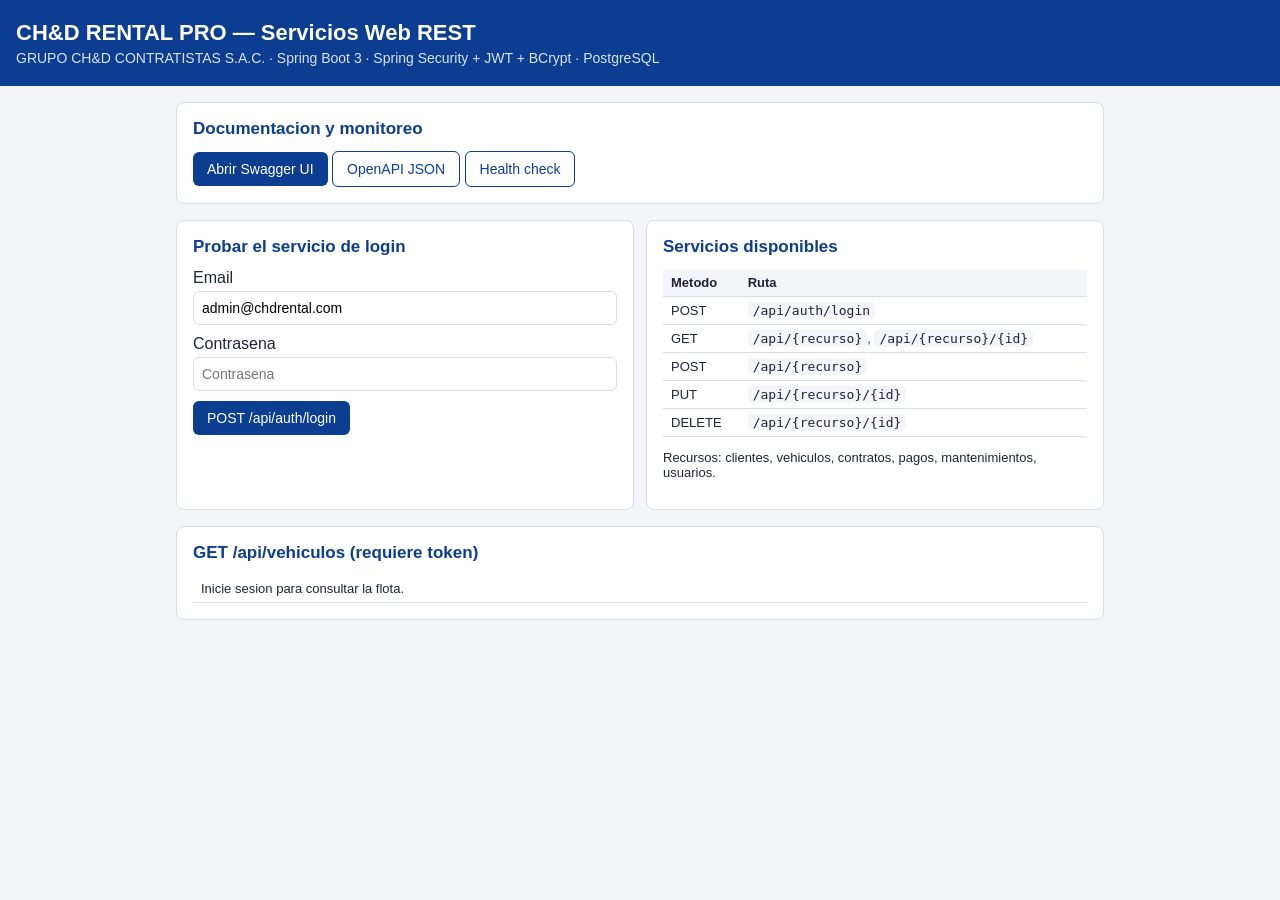
==== src/main/resources/static/index.html @ 4798f9d0 "CH&D Rental Pro v2.0: API REST Spring Boot para DSWII - Migracion de JSP/Servlets + MySQL a Spring B" ====
<!doctype html>
<html lang="es">
<head>
    <meta charset="utf-8">
    <meta name="viewport" content="width=device-width, initial-scale=1">
    <title>CH&amp;D Rental Pro API</title>
    <style>
        :root { --azul:#0b3d91; --gris:#f3f5f9; --borde:#d9dee8; }
        * { box-sizing: border-box; }
        body { margin:0; font-family: Arial, Helvetica, sans-serif; background: var(--gris); color:#1d2433; }
        header { background: var(--azul); color:#fff; padding: 20px 16px; }
        header h1 { margin:0; font-size: 22px; }
        header p { margin:4px 0 0; opacity:.85; font-size:14px; }
        main { max-width: 960px; margin: 0 auto; padding: 16px; }
        .card { background:#fff; border:1px solid var(--borde); border-radius:8px; padding:16px; margin-bottom:16px; }
        h2 { font-size:17px; margin:0 0 12px; color: var(--azul); }
        a.btn, button { display:inline-block; background: var(--azul); color:#fff; border:0; border-radius:6px;
            padding:9px 14px; font-size:14px; text-decoration:none; cursor:pointer; }
        a.sec { background:#fff; color: var(--azul); border:1px solid var(--azul); }
        input { width:100%; padding:8px; border:1px solid var(--borde); border-radius:6px; font-size:14px; margin:4px 0 10px; }
        .grid { display:grid; grid-template-columns: 1fr 1fr; gap: 12px; }
        @media (max-width: 640px) { .grid { grid-template-columns: 1fr; } }
        table { width:100%; border-collapse: collapse; font-size:13px; }
        th, td { text-align:left; padding:6px 8px; border-bottom:1px solid var(--borde); }
        th { background: var(--gris); }
        code { background: var(--gris); padding: 1px 5px; border-radius:4px; }
        #msg { font-size:13px; margin-top:8px; }
        .ok { color:#11763a; } .err { color:#b42318; }
        .tabla { overflow-x:auto; }
    </style>
</head>
<body>
<header>
    <h1>CH&amp;D RENTAL PRO &mdash; Servicios Web REST</h1>
    <p>GRUPO CH&amp;D CONTRATISTAS S.A.C. &middot; Spring Boot 3 &middot; Spring Security + JWT + BCrypt &middot; PostgreSQL</p>
</header>
<main>
    <div class="card">
        <h2>Documentacion y monitoreo</h2>
        <a class="btn" href="swagger-ui.html">Abrir Swagger UI</a>
        <a class="btn sec" href="v3/api-docs">OpenAPI JSON</a>
        <a class="btn sec" href="actuator/health">Health check</a>
    </div>

    <div class="grid">
        <div class="card">
            <h2>Probar el servicio de login</h2>
            <label>Email<input id="email" value="admin@chdrental.com"></label>
            <label>Contrasena<input id="password" type="password" placeholder="Contrasena"></label>
            <button id="btnLogin">POST /api/auth/login</button>
            <div id="msg"></div>
        </div>
        <div class="card">
            <h2>Servicios disponibles</h2>
            <table>
                <tr><th>Metodo</th><th>Ruta</th></tr>
                <tr><td>POST</td><td><code>/api/auth/login</code></td></tr>
                <tr><td>GET</td><td><code>/api/{recurso}</code>, <code>/api/{recurso}/{id}</code></td></tr>
                <tr><td>POST</td><td><code>/api/{recurso}</code></td></tr>
                <tr><td>PUT</td><td><code>/api/{recurso}/{id}</code></td></tr>
                <tr><td>DELETE</td><td><code>/api/{recurso}/{id}</code></td></tr>
            </table>
            <p style="font-size:13px">Recursos: clientes, vehiculos, contratos, pagos, mantenimientos, usuarios.</p>
        </div>
    </div>

    <div class="card">
        <h2>GET /api/vehiculos (requiere token)</h2>
        <div class="tabla"><table id="tabla"><tr><td>Inicie sesion para consultar la flota.</td></tr></table></div>
    </div>
</main>
<script>
    const msg = document.getElementById('msg');
    document.getElementById('btnLogin').addEventListener('click', async () => {
        msg.textContent = 'Enviando...'; msg.className = '';
        try {
            const r = await fetch('api/auth/login', {
                method: 'POST', headers: {'Content-Type': 'application/json'},
                body: JSON.stringify({email: email.value, password: password.value})
            });
            const data = await r.json();
            if (!r.ok) { msg.textContent = r.status + ' - ' + (data.mensaje || 'Error'); msg.className = 'err'; return; }
            msg.textContent = '200 OK - Bienvenido(a) ' + data.usuario.nombreCompleto + ' (' + data.usuario.rol + ')';
            msg.className = 'ok';
            const v = await fetch('api/vehiculos', {headers: {'Authorization': 'Bearer ' + data.token}}).then(x => x.json());
            const t = document.getElementById('tabla');
            t.innerHTML = '<tr><th>Placa</th><th>Marca</th><th>Modelo</th><th>Km</th><th>Tarifa (S/)</th><th>Estado</th></tr>';
            v.forEach(x => {
                const tr = document.createElement('tr');
                [x.placa, x.marca, x.modelo, x.kilometraje, x.tarifaDiaria, x.estado].forEach(c => {
                    const td = document.createElement('td'); td.textContent = c; tr.appendChild(td);
                });
                t.appendChild(tr);
            });
        } catch (e) { msg.textContent = 'Error de red: ' + e.message; msg.className = 'err'; }
    });
</script>
</body>
</html>
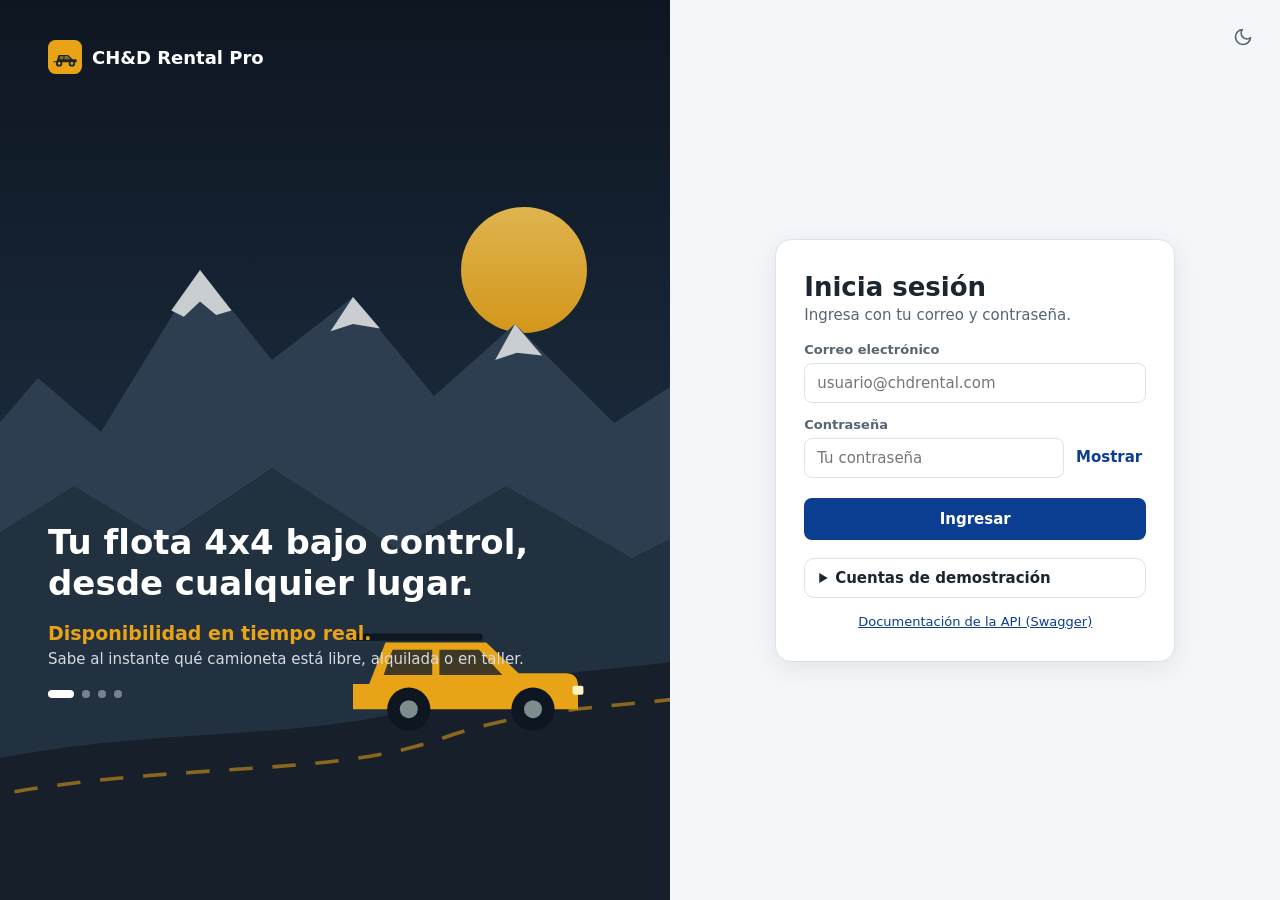
==== commit a80a67c0: "Interfaz web: login, panel de inicio y pantallas de gestion - Login con la API REST (JWT) y cuentas " ====
--- a/src/main/resources/static/index.html
+++ b/src/main/resources/static/index.html
@@ -3,97 +3,124 @@
 <head>
     <meta charset="utf-8">
     <meta name="viewport" content="width=device-width, initial-scale=1">
-    <title>CH&amp;D Rental Pro API</title>
-    <style>
-        :root { --azul:#0b3d91; --gris:#f3f5f9; --borde:#d9dee8; }
-        * { box-sizing: border-box; }
-        body { margin:0; font-family: Arial, Helvetica, sans-serif; background: var(--gris); color:#1d2433; }
-        header { background: var(--azul); color:#fff; padding: 20px 16px; }
-        header h1 { margin:0; font-size: 22px; }
-        header p { margin:4px 0 0; opacity:.85; font-size:14px; }
-        main { max-width: 960px; margin: 0 auto; padding: 16px; }
-        .card { background:#fff; border:1px solid var(--borde); border-radius:8px; padding:16px; margin-bottom:16px; }
-        h2 { font-size:17px; margin:0 0 12px; color: var(--azul); }
-        a.btn, button { display:inline-block; background: var(--azul); color:#fff; border:0; border-radius:6px;
-            padding:9px 14px; font-size:14px; text-decoration:none; cursor:pointer; }
-        a.sec { background:#fff; color: var(--azul); border:1px solid var(--azul); }
-        input { width:100%; padding:8px; border:1px solid var(--borde); border-radius:6px; font-size:14px; margin:4px 0 10px; }
-        .grid { display:grid; grid-template-columns: 1fr 1fr; gap: 12px; }
-        @media (max-width: 640px) { .grid { grid-template-columns: 1fr; } }
-        table { width:100%; border-collapse: collapse; font-size:13px; }
-        th, td { text-align:left; padding:6px 8px; border-bottom:1px solid var(--borde); }
-        th { background: var(--gris); }
-        code { background: var(--gris); padding: 1px 5px; border-radius:4px; }
-        #msg { font-size:13px; margin-top:8px; }
-        .ok { color:#11763a; } .err { color:#b42318; }
-        .tabla { overflow-x:auto; }
-    </style>
+    <title>CH&amp;D Rental Pro</title>
+    <link rel="icon" href="favicon.svg" type="image/svg+xml">
+    <link rel="stylesheet" href="css/app.css">
 </head>
 <body>
-<header>
-    <h1>CH&amp;D RENTAL PRO &mdash; Servicios Web REST</h1>
-    <p>GRUPO CH&amp;D CONTRATISTAS S.A.C. &middot; Spring Boot 3 &middot; Spring Security + JWT + BCrypt &middot; PostgreSQL</p>
-</header>
-<main>
-    <div class="card">
-        <h2>Documentacion y monitoreo</h2>
-        <a class="btn" href="swagger-ui.html">Abrir Swagger UI</a>
-        <a class="btn sec" href="v3/api-docs">OpenAPI JSON</a>
-        <a class="btn sec" href="actuator/health">Health check</a>
-    </div>
 
-    <div class="grid">
-        <div class="card">
-            <h2>Probar el servicio de login</h2>
-            <label>Email<input id="email" value="admin@chdrental.com"></label>
-            <label>Contrasena<input id="password" type="password" placeholder="Contrasena"></label>
-            <button id="btnLogin">POST /api/auth/login</button>
-            <div id="msg"></div>
-        </div>
-        <div class="card">
-            <h2>Servicios disponibles</h2>
-            <table>
-                <tr><th>Metodo</th><th>Ruta</th></tr>
-                <tr><td>POST</td><td><code>/api/auth/login</code></td></tr>
-                <tr><td>GET</td><td><code>/api/{recurso}</code>, <code>/api/{recurso}/{id}</code></td></tr>
-                <tr><td>POST</td><td><code>/api/{recurso}</code></td></tr>
-                <tr><td>PUT</td><td><code>/api/{recurso}/{id}</code></td></tr>
-                <tr><td>DELETE</td><td><code>/api/{recurso}/{id}</code></td></tr>
-            </table>
-            <p style="font-size:13px">Recursos: clientes, vehiculos, contratos, pagos, mantenimientos, usuarios.</p>
+<!-- ============ LOGIN ============ -->
+<section id="vista-login" class="login">
+    <div class="login-hero">
+        <img src="img/hero.svg" alt="" class="hero-fondo">
+        <div class="hero-contenido">
+            <div class="marca marca-clara">
+                <span class="marca-logo"><img src="favicon.svg" alt=""></span>
+                <span>CH&amp;D Rental Pro</span>
+            </div>
+            <div class="hero-textos">
+                <h1 id="hero-titulo">Tu flota 4x4 bajo control, desde cualquier lugar.</h1>
+                <p class="hero-sub" id="hero-sub">Disponibilidad en tiempo real.</p>
+                <p class="hero-det" id="hero-det">Sabe al instante qué camioneta está libre, alquilada o en taller.</p>
+                <div class="hero-puntos" id="hero-puntos"></div>
+            </div>
         </div>
     </div>
 
-    <div class="card">
-        <h2>GET /api/vehiculos (requiere token)</h2>
-        <div class="tabla"><table id="tabla"><tr><td>Inicie sesion para consultar la flota.</td></tr></table></div>
+    <div class="login-panel">
+        <button class="btn-icono tema-toggle" type="button" title="Cambiar tema" aria-label="Cambiar tema">
+            <svg viewBox="0 0 24 24"><path d="M21 12.8A9 9 0 1 1 11.2 3a7 7 0 0 0 9.8 9.8z"/></svg>
+        </button>
+        <form id="form-login" class="login-card" novalidate>
+            <h2>Inicia sesión</h2>
+            <p class="muted">Ingresa con tu correo y contraseña.</p>
+
+            <label for="login-email">Correo electrónico</label>
+            <input id="login-email" type="email" autocomplete="username" placeholder="usuario@chdrental.com" required>
+
+            <label for="login-password">Contraseña</label>
+            <div class="campo-clave">
+                <input id="login-password" type="password" autocomplete="current-password" placeholder="Tu contraseña" required>
+                <button type="button" id="btn-mostrar" class="link">Mostrar</button>
+            </div>
+
+            <div id="login-aviso" class="aviso oculto">El servidor gratuito puede tardar hasta un minuto en despertar. Gracias por esperar...</div>
+            <div id="login-error" class="alerta-error oculto"></div>
+
+            <button type="submit" id="btn-login" class="btn btn-primario btn-bloque">Ingresar</button>
+
+            <details class="demo">
+                <summary>Cuentas de demostración</summary>
+                <p class="muted">Clic en una cuenta para completar el formulario. La clave del administrador la entrega el equipo.</p>
+                <ul>
+                    <li><button type="button" data-demo="operador@chdrental.com">operador@chdrental.com <span class="chip">OPERADOR</span></button></li>
+                    <li><button type="button" data-demo="pagos@chdrental.com">pagos@chdrental.com <span class="chip">PAGOS</span></button></li>
+                    <li><button type="button" data-demo="gerencia@chdrental.com">gerencia@chdrental.com <span class="chip">GERENCIA</span></button></li>
+                </ul>
+            </details>
+            <p class="pie-login"><a href="swagger-ui.html" target="_blank" rel="noopener">Documentación de la API (Swagger)</a></p>
+        </form>
     </div>
-</main>
-<script>
-    const msg = document.getElementById('msg');
-    document.getElementById('btnLogin').addEventListener('click', async () => {
-        msg.textContent = 'Enviando...'; msg.className = '';
-        try {
-            const r = await fetch('api/auth/login', {
-                method: 'POST', headers: {'Content-Type': 'application/json'},
-                body: JSON.stringify({email: email.value, password: password.value})
-            });
-            const data = await r.json();
-            if (!r.ok) { msg.textContent = r.status + ' - ' + (data.mensaje || 'Error'); msg.className = 'err'; return; }
-            msg.textContent = '200 OK - Bienvenido(a) ' + data.usuario.nombreCompleto + ' (' + data.usuario.rol + ')';
-            msg.className = 'ok';
-            const v = await fetch('api/vehiculos', {headers: {'Authorization': 'Bearer ' + data.token}}).then(x => x.json());
-            const t = document.getElementById('tabla');
-            t.innerHTML = '<tr><th>Placa</th><th>Marca</th><th>Modelo</th><th>Km</th><th>Tarifa (S/)</th><th>Estado</th></tr>';
-            v.forEach(x => {
-                const tr = document.createElement('tr');
-                [x.placa, x.marca, x.modelo, x.kilometraje, x.tarifaDiaria, x.estado].forEach(c => {
-                    const td = document.createElement('td'); td.textContent = c; tr.appendChild(td);
-                });
-                t.appendChild(tr);
-            });
-        } catch (e) { msg.textContent = 'Error de red: ' + e.message; msg.className = 'err'; }
-    });
-</script>
+</section>
+
+<!-- ============ APLICACION ============ -->
+<section id="vista-app" class="app oculto">
+    <aside class="sidebar" id="sidebar">
+        <div class="marca">
+            <span class="marca-logo"><img src="favicon.svg" alt=""></span>
+            <span>CH&amp;D Rental Pro</span>
+        </div>
+        <nav id="menu"></nav>
+        <a class="sidebar-api" href="swagger-ui.html" target="_blank" rel="noopener">API · Swagger</a>
+    </aside>
+
+    <div class="principal">
+        <header class="topbar">
+            <button class="btn-icono solo-movil" id="btn-menu" aria-label="Menú">
+                <svg viewBox="0 0 24 24"><path d="M3 6h18M3 12h18M3 18h18"/></svg>
+            </button>
+            <h1 id="titulo-vista">Inicio</h1>
+            <div class="topbar-der">
+                <button class="btn-icono tema-toggle" type="button" title="Cambiar tema" aria-label="Cambiar tema">
+                    <svg viewBox="0 0 24 24"><path d="M21 12.8A9 9 0 1 1 11.2 3a7 7 0 0 0 9.8 9.8z"/></svg>
+                </button>
+                <div class="usuario">
+                    <span class="avatar" id="usuario-avatar">A</span>
+                    <span class="usuario-datos">
+                        <strong id="usuario-nombre"></strong>
+                        <small id="usuario-rol"></small>
+                    </span>
+                </div>
+                <button class="btn btn-secundario" id="btn-salir">Salir</button>
+            </div>
+        </header>
+        <main id="contenido" class="contenido"></main>
+    </div>
+</section>
+
+<!-- ============ MODAL ============ -->
+<div id="modal" class="modal oculto" role="dialog" aria-modal="true">
+    <div class="modal-caja">
+        <div class="modal-cab">
+            <h3 id="modal-titulo"></h3>
+            <button class="btn-icono" id="modal-cerrar" aria-label="Cerrar">
+                <svg viewBox="0 0 24 24"><path d="M6 6l12 12M18 6L6 18"/></svg>
+            </button>
+        </div>
+        <form id="modal-form" novalidate>
+            <div id="modal-cuerpo" class="form-grid"></div>
+            <div id="modal-extra"></div>
+            <div id="modal-error" class="alerta-error oculto"></div>
+            <div class="modal-pie">
+                <button type="button" class="btn btn-secundario" id="modal-cancelar">Cancelar</button>
+                <button type="submit" class="btn btn-primario" id="modal-guardar">Guardar</button>
+            </div>
+        </form>
+    </div>
+</div>
+
+<div id="toasts" class="toasts"></div>
+
+<script src="js/app.js"></script>
 </body>
 </html>
--- a/src/main/resources/static/css/app.css
+++ b/src/main/resources/static/css/app.css
@@ -0,0 +1,222 @@
+:root {
+    --fondo: #F4F6F9;
+    --superficie: #FFFFFF;
+    --superficie-2: #F0F2F6;
+    --texto: #1B2631;
+    --texto-2: #566573;
+    --borde: #DDE2EA;
+    --primario: #0B3D91;
+    --primario-hover: #0A3478;
+    --acento: #E8A317;
+    --oscuro: #1B2631;
+    --ok: #11763A;   --ok-bg: #E3F4EA;
+    --info: #1F5FBF; --info-bg: #E6EEFB;
+    --warn: #9A6400; --warn-bg: #FDF1D8;
+    --error: #B42318; --error-bg: #FDE8E6;
+    --gris-bg: #ECEFF3;
+    --sombra: 0 6px 24px rgba(16, 24, 40, .08);
+    --radio: 12px;
+}
+:root[data-tema="oscuro"] {
+    --fondo: #0F1620;
+    --superficie: #17212D;
+    --superficie-2: #1E2A38;
+    --texto: #E8ECF1;
+    --texto-2: #A3AEBB;
+    --borde: #2A3747;
+    --primario: #5B8DEF;
+    --primario-hover: #4A7BDB;
+    --ok: #5FD38D;   --ok-bg: #173527;
+    --info: #8AB4FF; --info-bg: #1B2C47;
+    --warn: #F2C94C; --warn-bg: #3A2F12;
+    --error: #FF8A80; --error-bg: #3D1C1A;
+    --gris-bg: #263241;
+    --sombra: 0 6px 24px rgba(0, 0, 0, .35);
+}
+
+* { box-sizing: border-box; }
+html, body { margin: 0; height: 100%; }
+body {
+    font-family: "Segoe UI", system-ui, -apple-system, Roboto, Arial, sans-serif;
+    font-size: 15px;
+    color: var(--texto);
+    background: var(--fondo);
+}
+.oculto { display: none !important; }
+.muted { color: var(--texto-2); margin: 0 0 18px; }
+h1, h2, h3 { margin: 0; }
+a { color: var(--primario); }
+svg { width: 20px; height: 20px; fill: none; stroke: currentColor; stroke-width: 2; stroke-linecap: round; stroke-linejoin: round; }
+
+/* ---------- botones e inputs ---------- */
+.btn {
+    border: 0; border-radius: 8px; padding: 10px 16px; font: inherit; font-weight: 600;
+    cursor: pointer; display: inline-flex; align-items: center; gap: 8px; justify-content: center;
+}
+.btn:disabled { opacity: .65; cursor: progress; }
+.btn-primario { background: var(--primario); color: #fff; }
+.btn-primario:hover:not(:disabled) { background: var(--primario-hover); }
+.btn-secundario { background: var(--superficie-2); color: var(--texto); border: 1px solid var(--borde); }
+.btn-peligro { background: var(--error-bg); color: var(--error); }
+.btn-bloque { width: 100%; padding: 12px; margin-top: 6px; }
+.btn-chico { padding: 6px 10px; font-size: 13px; }
+.btn-icono {
+    background: transparent; border: 0; color: var(--texto-2); width: 38px; height: 38px;
+    border-radius: 8px; cursor: pointer; display: inline-grid; place-items: center;
+}
+.btn-icono:hover { background: var(--superficie-2); color: var(--texto); }
+.link { background: none; border: 0; color: var(--primario); font: inherit; font-weight: 600; cursor: pointer; padding: 0 4px; }
+
+label { display: block; font-size: 13px; font-weight: 600; margin: 0 0 6px; color: var(--texto-2); }
+input, select, textarea {
+    width: 100%; font: inherit; color: var(--texto); background: var(--superficie);
+    border: 1px solid var(--borde); border-radius: 8px; padding: 10px 12px; margin-bottom: 14px;
+}
+input:focus, select:focus, textarea:focus { outline: 2px solid color-mix(in srgb, var(--primario) 35%, transparent); border-color: var(--primario); }
+input:disabled, select:disabled { background: var(--superficie-2); color: var(--texto-2); }
+textarea { min-height: 70px; resize: vertical; }
+
+.aviso { background: var(--info-bg); color: var(--info); border-radius: 8px; padding: 10px 12px; font-size: 13px; margin-bottom: 12px; }
+.alerta-error { background: var(--error-bg); color: var(--error); border-radius: 8px; padding: 10px 12px; font-size: 13px; margin-bottom: 12px; }
+.chip { display: inline-block; font-size: 11px; font-weight: 700; padding: 2px 8px; border-radius: 99px; background: var(--gris-bg); color: var(--texto-2); }
+
+/* ---------- login ---------- */
+.login { display: grid; grid-template-columns: 1.1fr 1fr; min-height: 100vh; }
+.login-hero { position: relative; overflow: hidden; color: #fff; background: #0E1621; }
+.hero-fondo { position: absolute; inset: 0; width: 100%; height: 100%; object-fit: cover; }
+.hero-contenido { position: relative; height: 100%; display: flex; flex-direction: column; justify-content: space-between; padding: 40px 48px; }
+.hero-textos { max-width: 520px; margin-bottom: 18vh; }
+.hero-textos h1 { font-size: 34px; line-height: 1.2; margin-bottom: 18px; transition: opacity .4s; }
+.hero-sub { font-size: 19px; font-weight: 700; margin: 0 0 6px; color: var(--acento); }
+.hero-det { margin: 0 0 22px; color: #D5DBE3; }
+.hero-puntos { display: flex; gap: 8px; }
+.hero-puntos span { width: 8px; height: 8px; border-radius: 99px; background: rgba(255,255,255,.4); transition: width .3s; }
+.hero-puntos span.activo { width: 26px; background: #fff; }
+.marca { display: flex; align-items: center; gap: 10px; font-weight: 800; font-size: 18px; }
+.marca-logo img { width: 34px; height: 34px; display: block; }
+.marca-clara { color: #fff; }
+
+.login-panel { position: relative; display: grid; place-items: center; padding: 32px 20px; background: var(--fondo); }
+.login-panel .tema-toggle { position: absolute; top: 18px; right: 18px; }
+.login-card {
+    width: 100%; max-width: 400px; background: var(--superficie); border: 1px solid var(--borde);
+    border-radius: 16px; padding: 32px 28px; box-shadow: var(--sombra);
+}
+.login-card h2 { font-size: 26px; margin-bottom: 4px; }
+.campo-clave { display: flex; gap: 8px; align-items: flex-start; }
+.campo-clave input { flex: 1; }
+.campo-clave .link { margin-top: 10px; }
+.demo { margin-top: 18px; border: 1px solid var(--borde); border-radius: 10px; padding: 10px 14px; }
+.demo summary { cursor: pointer; font-weight: 600; }
+.demo .muted { margin: 8px 0; font-size: 13px; }
+.demo ul { list-style: none; margin: 0; padding: 0; }
+.demo li button {
+    width: 100%; text-align: left; background: none; border: 0; padding: 7px 4px; font: inherit; color: var(--texto);
+    cursor: pointer; display: flex; justify-content: space-between; align-items: center; border-radius: 6px;
+}
+.demo li button:hover { background: var(--superficie-2); }
+.pie-login { text-align: center; font-size: 13px; margin: 16px 0 0; }
+
+/* ---------- layout app ---------- */
+.app { display: grid; grid-template-columns: 240px 1fr; min-height: 100vh; }
+.sidebar {
+    background: var(--oscuro); color: #D5DBE3; padding: 22px 14px; display: flex; flex-direction: column; gap: 22px;
+    position: sticky; top: 0; height: 100vh;
+}
+.sidebar .marca { color: #fff; padding: 0 8px; }
+#menu { display: flex; flex-direction: column; gap: 4px; flex: 1; }
+#menu a {
+    display: flex; align-items: center; gap: 12px; padding: 10px 12px; border-radius: 8px; color: #C3CCD6;
+    text-decoration: none; font-weight: 500;
+}
+#menu a:hover { background: rgba(255,255,255,.06); color: #fff; }
+#menu a.activo { background: var(--acento); color: #1B2631; font-weight: 700; }
+.sidebar-api { color: #AEB6BF; font-size: 13px; padding: 0 12px; }
+
+.principal { min-width: 0; display: flex; flex-direction: column; }
+.topbar {
+    display: flex; align-items: center; gap: 12px; padding: 14px 28px; background: var(--superficie);
+    border-bottom: 1px solid var(--borde); position: sticky; top: 0; z-index: 5;
+}
+.topbar h1 { font-size: 21px; flex: 1; }
+.topbar-der { display: flex; align-items: center; gap: 12px; }
+.usuario { display: flex; align-items: center; gap: 10px; }
+.avatar { width: 36px; height: 36px; border-radius: 99px; background: var(--acento); color: #1B2631; display: grid; place-items: center; font-weight: 800; }
+.usuario-datos { display: flex; flex-direction: column; line-height: 1.2; }
+.usuario-datos small { color: var(--texto-2); }
+.solo-movil { display: none; }
+.contenido { padding: 26px 28px 40px; }
+
+/* ---------- tarjetas, tablas ---------- */
+.kpis { display: grid; grid-template-columns: repeat(auto-fit, minmax(190px, 1fr)); gap: 16px; margin-bottom: 22px; }
+.kpi { background: var(--superficie); border: 1px solid var(--borde); border-radius: var(--radio); padding: 18px; display: flex; gap: 14px; align-items: center; }
+.kpi-icono { width: 46px; height: 46px; border-radius: 12px; display: grid; place-items: center; flex-shrink: 0; }
+.kpi-icono svg { width: 22px; height: 22px; }
+.kpi-valor { font-size: 26px; font-weight: 800; line-height: 1.1; }
+.kpi-label { color: var(--texto-2); font-size: 13px; }
+.t-ok { background: var(--ok-bg); color: var(--ok); }
+.t-info { background: var(--info-bg); color: var(--info); }
+.t-warn { background: var(--warn-bg); color: var(--warn); }
+.t-error { background: var(--error-bg); color: var(--error); }
+.t-gris { background: var(--gris-bg); color: var(--texto-2); }
+
+.grid-2 { display: grid; grid-template-columns: 1.4fr 1fr; gap: 18px; }
+.panel { background: var(--superficie); border: 1px solid var(--borde); border-radius: var(--radio); padding: 18px; min-width: 0; }
+.panel h2 { font-size: 16px; margin-bottom: 14px; }
+.barra { display: flex; gap: 12px; align-items: center; margin-bottom: 16px; flex-wrap: wrap; }
+.barra input, .barra select { margin: 0; max-width: 280px; }
+.barra .espacio { flex: 1; }
+
+.tabla-wrap { overflow-x: auto; background: var(--superficie); border: 1px solid var(--borde); border-radius: var(--radio); }
+.panel .tabla-wrap { border: 0; border-radius: 0; }
+table { width: 100%; border-collapse: collapse; font-size: 14px; }
+th { text-align: left; font-size: 12px; text-transform: uppercase; letter-spacing: .04em; color: var(--texto-2); background: var(--superficie-2); padding: 11px 14px; white-space: nowrap; }
+td { padding: 11px 14px; border-top: 1px solid var(--borde); vertical-align: middle; }
+tr:hover td { background: color-mix(in srgb, var(--superficie-2) 60%, transparent); }
+td.num { text-align: right; font-variant-numeric: tabular-nums; white-space: nowrap; }
+td.acciones { white-space: nowrap; text-align: right; }
+td.acciones .btn { margin-left: 6px; }
+.vacio { padding: 30px; text-align: center; color: var(--texto-2); }
+.badge { display: inline-block; padding: 3px 10px; border-radius: 99px; font-size: 12px; font-weight: 700; white-space: nowrap; }
+.sub { display: block; color: var(--texto-2); font-size: 12px; }
+
+/* ---------- modal ---------- */
+.modal { position: fixed; inset: 0; background: rgba(10, 15, 22, .55); display: grid; place-items: center; padding: 20px; z-index: 50; }
+.modal-caja { background: var(--superficie); border-radius: 16px; width: 100%; max-width: 720px; max-height: 92vh; overflow-y: auto; box-shadow: var(--sombra); }
+.modal-cab { display: flex; justify-content: space-between; align-items: center; padding: 18px 22px; border-bottom: 1px solid var(--borde); }
+.modal-cab h3 { font-size: 18px; }
+#modal-form { padding: 20px 22px; }
+.form-grid { display: grid; grid-template-columns: 1fr 1fr; gap: 0 16px; }
+.form-grid .ancho { grid-column: 1 / -1; }
+.campo-error input, .campo-error select, .campo-error textarea { border-color: var(--error); }
+.msg-campo { color: var(--error); font-size: 12px; margin: -10px 0 10px; }
+.modal-pie { display: flex; justify-content: flex-end; gap: 10px; margin-top: 8px; }
+.resumen { background: var(--superficie-2); border-radius: 10px; padding: 14px 16px; margin-bottom: 14px; display: grid; grid-template-columns: repeat(4, 1fr); gap: 10px; }
+.resumen div span { display: block; color: var(--texto-2); font-size: 12px; }
+.resumen div strong { font-size: 17px; }
+
+/* ---------- toasts ---------- */
+.toasts { position: fixed; right: 20px; bottom: 20px; display: flex; flex-direction: column; gap: 10px; z-index: 60; }
+.toast { background: var(--oscuro); color: #fff; padding: 12px 16px; border-radius: 10px; box-shadow: var(--sombra); max-width: 360px; font-size: 14px; animation: entra .25s ease; }
+.toast.error { background: #8E1D14; }
+.toast.ok { background: #11603A; }
+@keyframes entra { from { transform: translateY(10px); opacity: 0; } to { transform: none; opacity: 1; } }
+
+/* ---------- responsive ---------- */
+@media (max-width: 960px) {
+    .login { grid-template-columns: 1fr; }
+    .login-hero { min-height: 260px; }
+    .hero-textos { margin-bottom: 0; }
+    .hero-textos h1 { font-size: 24px; }
+    .grid-2 { grid-template-columns: 1fr; }
+}
+@media (max-width: 820px) {
+    .app { grid-template-columns: 1fr; }
+    .sidebar { position: fixed; left: 0; top: 0; z-index: 40; width: 250px; transform: translateX(-100%); transition: transform .25s; }
+    .sidebar.abierto { transform: none; }
+    .solo-movil { display: inline-grid; }
+    .usuario-datos { display: none; }
+    .topbar, .contenido { padding-left: 16px; padding-right: 16px; }
+    .form-grid { grid-template-columns: 1fr; }
+    .resumen { grid-template-columns: 1fr 1fr; }
+}
